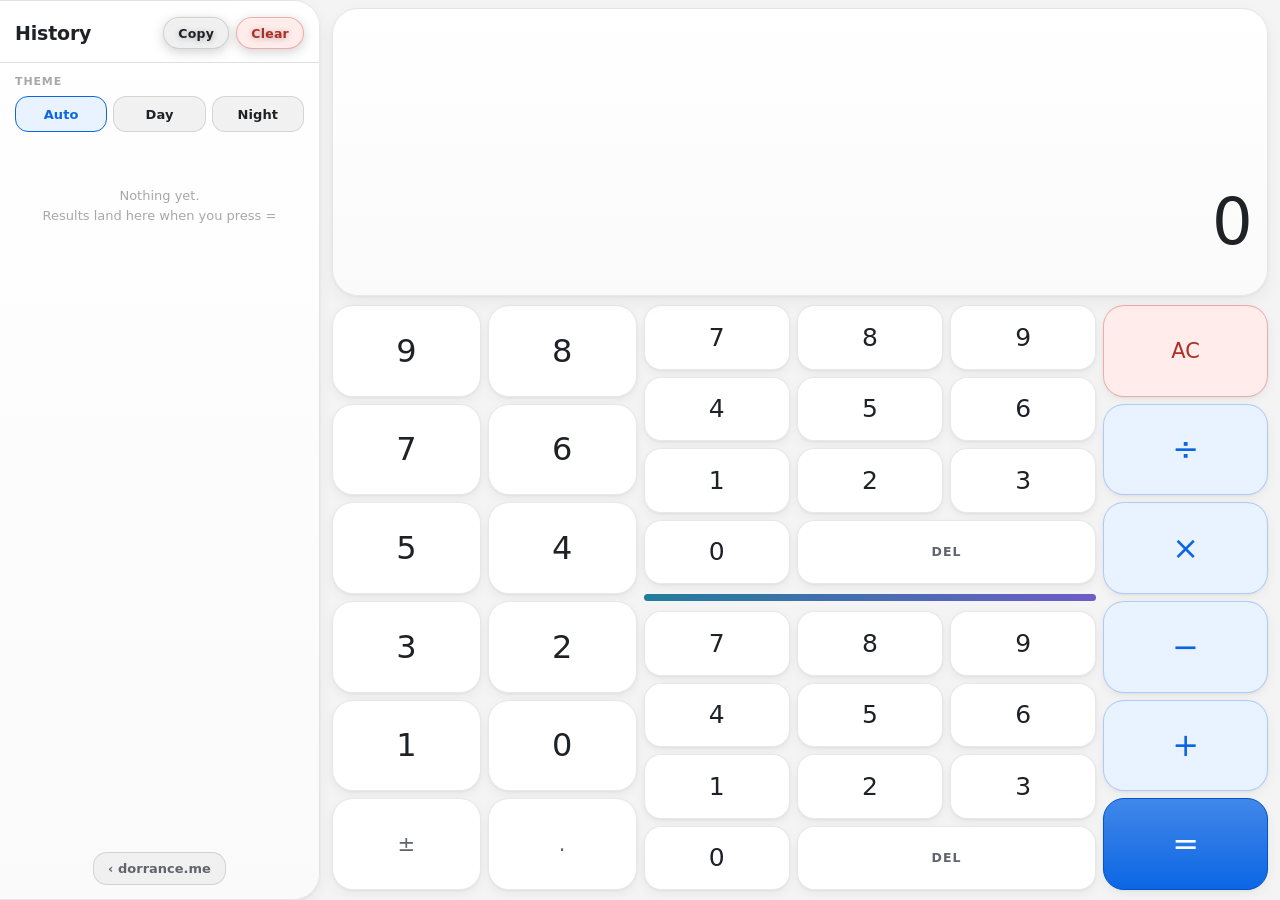
==== calculator/index.html @ bebcd149 "Calculator: menu on the left, and full height as a home screen app The menu button sits at the top l" ====
<!DOCTYPE html>
<html lang="en">
<head>
<meta charset="utf-8">
<title>Calculator</title>
<meta name="viewport" content="width=device-width, initial-scale=1, maximum-scale=1, user-scalable=no, viewport-fit=cover">
<meta name="apple-mobile-web-app-capable" content="yes">
<meta name="mobile-web-app-capable" content="yes">
<meta name="apple-mobile-web-app-status-bar-style" content="black-translucent">
<meta name="apple-mobile-web-app-title" content="Calculator">
<meta name="theme-color" content="#0E0A1E">
<link rel="manifest" href="manifest.json">
<link rel="apple-touch-icon" href="icon-180.png">
<link rel="icon" href="icon-180.png">
<meta name="description" content="Fraction calculator with exact mixed-number math and a history panel. Works offline.">
<style>
  :root{
    --ui:ui-rounded,"SF Pro Rounded",system-ui,-apple-system,"Segoe UI",Roboto,sans-serif;
    --ink:#FFFFFF;
    --dim:rgba(255,255,255,.58);
    --faint:rgba(255,255,255,.34);
    --gap:7px;
  }
  *{box-sizing:border-box;margin:0;padding:0;-webkit-tap-highlight-color:transparent}
  html,body{height:100%;overflow:hidden}
  body{font-family:var(--ui);color:var(--ink);background:#0E0A1E;-webkit-font-smoothing:antialiased}

  /* ---- living backdrop ---- */
  .field{position:fixed;inset:-25%;z-index:0;filter:blur(58px) saturate(150%)}
  .blob{position:absolute;border-radius:50%;mix-blend-mode:screen}
  .b1{width:74vw;height:74vw;background:#6A3CE0;top:2%;left:-12%;animation:d1 26s ease-in-out infinite}
  .b2{width:66vw;height:66vw;background:#1E9BE0;top:32%;right:-16%;animation:d2 31s ease-in-out infinite}
  .b3{width:58vw;height:58vw;background:#E0603C;bottom:2%;left:8%;animation:d3 24s ease-in-out infinite}
  .b4{width:50vw;height:50vw;background:#17B79A;bottom:20%;right:6%;animation:d1 35s ease-in-out infinite reverse}
  @keyframes d1{0%,100%{transform:translate(0,0) scale(1)}50%{transform:translate(14%,10%) scale(1.16)}}
  @keyframes d2{0%,100%{transform:translate(0,0) scale(1.1)}50%{transform:translate(-16%,-9%) scale(.9)}}
  @keyframes d3{0%,100%{transform:translate(0,0) scale(.95)}50%{transform:translate(11%,-13%) scale(1.2)}}
  .veil{position:fixed;inset:0;z-index:1;pointer-events:none;
        background:radial-gradient(120% 80% at 50% 0%,rgba(0,0,0,.18),rgba(0,0,0,.60))}
  @media (prefers-reduced-motion:reduce){.blob{animation:none}}

  /* ---- glass ---- */
  .glass{position:relative;background:rgba(255,255,255,.11);
    -webkit-backdrop-filter:blur(26px) saturate(190%);backdrop-filter:blur(26px) saturate(190%);
    border:.5px solid rgba(255,255,255,.30);
    box-shadow:inset 0 1px 0 rgba(255,255,255,.42),inset 0 -1px 0 rgba(255,255,255,.10),
               0 6px 22px rgba(0,0,0,.22);
    overflow:hidden}
  .glass::before{content:"";position:absolute;inset:0;pointer-events:none;
    background:linear-gradient(160deg,rgba(255,255,255,.32) 0%,rgba(255,255,255,.05) 34%,transparent 60%)}

  /* Pinned to the screen's edges. On the home screen iOS makes the page (and so inset:0) shorter than the screen by
     about the status bar and the home bar, which left a gap under the keypad; there 100vh is the whole screen, so the
     home screen app takes that. In Safari 100vh would go under the toolbar, so the page keeps inset:0. */
  #app{position:fixed;inset:0;z-index:2;
       display:flex;flex-direction:column;
       padding:calc(env(safe-area-inset-top) + 8px) 12px calc(env(safe-area-inset-bottom) + 10px)}

  /* ---- display ---- */
  @media (display-mode:standalone){ #app{bottom:auto;height:100vh} }
  .display{flex:1 0 auto;display:flex;flex-direction:column;justify-content:flex-end;
           padding:16px 16px 15px;border-radius:26px;margin-bottom:9px}
  .expr{font-size:15px;color:var(--dim);text-align:right;min-height:20px;font-variant-numeric:tabular-nums}
  .value{text-align:right;line-height:.95;margin-top:8px;font-size:clamp(42px,14vw,64px);
         font-weight:300;letter-spacing:-.025em;font-variant-numeric:tabular-nums;
         text-shadow:0 1px 14px rgba(0,0,0,.28);word-break:break-word}
  .value.err{font-size:17px;font-weight:500;color:#FFD08A;letter-spacing:0}
  .fr{display:inline-flex;flex-direction:column;align-items:center;font-size:.42em;line-height:1.06;
      vertical-align:.44em;margin-left:.14em;font-weight:500}
  .fr .den{border-top:1.5px solid currentColor;padding-top:1px;margin-top:1px}
  .fr.nlit .top{color:#7FE7F5}
  .fr.dlit .den{color:#C9A8FF}
  .alt{text-align:right;font-size:12px;color:var(--faint);margin-top:11px;min-height:16px;
       font-variant-numeric:tabular-nums}
  .alt b{color:var(--dim);font-weight:500}
  .alt .sep{padding:0 6px;opacity:.45}

  /* ---- hamburger ---- */
  .menu{position:absolute;top:13px;left:13px;width:40px;height:40px;border-radius:14px;
        display:flex;flex-direction:column;align-items:center;justify-content:center;gap:4px;
        cursor:pointer;z-index:3;border:.5px solid rgba(255,255,255,.28)}
  .menu i{display:block;width:16px;height:1.6px;border-radius:1px;background:rgba(255,255,255,.85)}
  .menu:active{transform:scale(.92)}
  .dot{position:absolute;top:9px;right:9px;width:6px;height:6px;border-radius:50%;background:#FFC15E;
       box-shadow:0 0 7px rgba(255,193,94,.9);opacity:0;transition:opacity .2s}
  .dot.on{opacity:1}

  /* ---- keypad ---- */
  .pad{flex:0 1 auto;min-height:0;height:clamp(420px,65vh,610px);display:grid;
       grid-template-columns:1.85fr 2.75fr 1fr;gap:var(--gap)}
  .zone{display:grid;gap:var(--gap);min-height:0}
  .zone.whole{grid-template-columns:1fr 1fr;grid-template-rows:repeat(6,1fr)}
  .zone.ops{grid-template-rows:repeat(6,1fr)}
  .frac{display:flex;flex-direction:column;gap:var(--gap);min-height:0}
  .subpad{flex:1 1 0;display:grid;grid-template-columns:repeat(3,1fr);grid-template-rows:repeat(4,1fr);
          gap:var(--gap);min-height:0}
  .subpad .wide{grid-column:span 2}

  .bar{flex:0 0 auto;height:7px;border-radius:3.5px;margin:3px 0;background:linear-gradient(90deg,#40D0E8,#A878FF);position:relative;
       box-shadow:0 0 14px rgba(255,255,255,.28),inset 0 1px 0 rgba(255,255,255,.9)}

  button{font-family:var(--ui);font-weight:300;color:var(--ink);
         border-radius:21px;border:.5px solid rgba(255,255,255,.26);
         background:rgba(255,255,255,.13);
         -webkit-backdrop-filter:blur(18px) saturate(180%);backdrop-filter:blur(18px) saturate(180%);
         box-shadow:inset 0 1px 0 rgba(255,255,255,.40),0 3px 12px rgba(0,0,0,.18);
         display:flex;align-items:center;justify-content:center;
         cursor:pointer;touch-action:manipulation;user-select:none;min-width:0;min-height:0;
         text-shadow:0 1px 6px rgba(0,0,0,.3);
         transition:transform .08s ease,filter .08s ease}
  button:active{transform:scale(.94);filter:brightness(1.45)}
  button:focus-visible{outline:2px solid #FFC15E;outline-offset:2px}

  .zone.whole button{font-size:clamp(24px,6.6vw,32px)}
  .subpad button{font-size:clamp(19px,5.2vw,25px);border-radius:17px}
  .zone.ops button{font-size:clamp(24px,6.6vw,32px);font-weight:400}

  .zone.ops button{background:rgba(72,146,255,.26);border-color:rgba(150,196,255,.40)}
  .zone.ops button.clear{background:rgba(255,92,92,.28);border-color:rgba(255,160,160,.42);
                         font-size:21px;font-weight:500}
  .zone.ops button.eq{background:linear-gradient(180deg,rgba(255,255,255,.18),transparent) rgba(255,166,48,.42);border-color:rgba(255,206,140,.55);font-weight:500}
  .subpad button.del{font-size:12.5px;letter-spacing:.09em;text-transform:uppercase;font-weight:600;
                     color:rgba(255,255,255,.72)}
  .zone.whole button.sym{font-size:21px;color:rgba(255,255,255,.72)}

  /* ---- history panel ---- */
  .scrim{position:fixed;inset:0;z-index:8;background:rgba(6,3,16,.5);opacity:0;pointer-events:none;
         transition:opacity .26s;-webkit-backdrop-filter:blur(2px);backdrop-filter:blur(2px)}
  .scrim.on{opacity:1;pointer-events:auto}
  .panel{position:fixed;top:0;bottom:0;left:0;z-index:9;width:min(350px,87vw);
         border-radius:0 26px 26px 0;border-left-style:none;
         display:flex;flex-direction:column;
         transform:translateX(-101%);transition:transform .3s cubic-bezier(.3,.9,.25,1)}
  .panel.on{transform:translateX(0)}
  @media (prefers-reduced-motion:reduce){.panel{transition:none}.scrim{transition:none}}

  /* ---- full width at every size; wide and short screens (iPhone Duo: open 669×867 / 951×585, closed sideways 594×368) ---- */
  @media (orientation:portrait){ .pad{height:clamp(420px,72vh,680px)} }
  @media (orientation:landscape) and (min-width:800px){
    .panel{transform:none;width:min(320px,34vw);transition:none}
    .scrim,#menuBtn{display:none}
    #app{margin-left:min(320px,34vw)}
  }
  @media (max-height:500px){
    #app{--gap:5px;padding-top:calc(env(safe-area-inset-top) + 6px);padding-bottom:calc(env(safe-area-inset-bottom) + 6px)}
    .display{flex:0 0 auto;padding:8px 14px 7px;margin-bottom:5px;border-radius:20px}
    .expr{min-height:16px;font-size:13px}
    .value{font-size:34px;margin-top:0}
    .alt{margin-top:2px;min-height:14px}
    .menu{top:9px;left:9px}
    .display{padding-left:62px}
    .pad{flex:1 1 0;height:auto}
    .zone.whole button,.zone.ops button{font-size:24px}
    .subpad button{font-size:19px}
  }
  .phead{flex:0 0 auto;display:flex;align-items:center;gap:7px;
         padding:calc(env(safe-area-inset-top) + 16px) 15px 13px;
         border-bottom:.5px solid rgba(255,255,255,.16)}
  .ptitle{flex:1;font-size:19px;font-weight:600;letter-spacing:-.01em}
  .pill{flex:0 0 auto;height:32px;padding:0 14px;border-radius:16px;font-size:12.5px;font-weight:600;
        letter-spacing:.02em;background:rgba(255,255,255,.16);border:.5px solid rgba(255,255,255,.3)}
  .pill.danger{background:rgba(255,92,92,.26);border-color:rgba(255,160,160,.4)}
  .rows{flex:1 1 auto;overflow-y:auto;-webkit-overflow-scrolling:touch;
        padding:10px 12px 10px}
  .row{width:100%;display:block;text-align:right;padding:12px 14px;margin-bottom:8px;
       border-radius:17px;background:rgba(255,255,255,.09);border:.5px solid rgba(255,255,255,.17);
       box-shadow:none;font-weight:300}
  .row:active{transform:scale(.98);filter:brightness(1.3)}
  .rexpr{font-size:12.5px;color:var(--faint);font-variant-numeric:tabular-nums;margin-bottom:3px}
  .rres{font-size:27px;line-height:1.05;font-variant-numeric:tabular-nums}
  .rres .fr{font-size:.44em;vertical-align:.42em}
  .empty{padding:40px 22px;text-align:center;font-size:13px;color:var(--faint);line-height:1.55}

  .toast{position:fixed;left:50%;bottom:calc(env(safe-area-inset-bottom) + 26px);z-index:20;
         transform:translate(-50%,14px);opacity:0;pointer-events:none;
         padding:11px 20px;border-radius:20px;font-size:13px;font-weight:500;
         background:rgba(20,14,42,.82);border:.5px solid rgba(255,255,255,.26);
         -webkit-backdrop-filter:blur(20px);backdrop-filter:blur(20px);
         transition:opacity .22s,transform .22s}
  .toast.on{opacity:1;transform:translate(-50%,0)}
  .toast.tap{pointer-events:auto;cursor:pointer}

  .pfoot{flex:0 0 auto;display:flex;justify-content:center;padding:8px 15px calc(env(safe-area-inset-bottom) + 14px)}
  .pfoot a{color:var(--dim);text-decoration:none;font-size:13px;font-weight:600;padding:8px 14px;border-radius:14px;
           border:.5px solid rgba(255,255,255,.18);background:rgba(255,255,255,.06)}
  body[data-theme="day"] .pfoot a{border-color:rgba(0,0,0,.12);background:rgba(0,0,0,.04)}

  /* ---- theme picker ---- */
  .ptheme{flex:0 0 auto;padding:12px 15px 4px}
  .plabel{font-size:11px;font-weight:600;letter-spacing:.08em;text-transform:uppercase;
          color:var(--faint);margin-bottom:8px}
  [hidden]{display:none!important}
  .seg{display:grid;grid-auto-flow:column;grid-auto-columns:1fr;gap:6px}
  .seg button{height:36px;border-radius:13px;font-size:13px;font-weight:600;letter-spacing:.01em;
              background:rgba(255,255,255,.09);border:.5px solid rgba(255,255,255,.18);
              box-shadow:none;text-shadow:none;backdrop-filter:none;-webkit-backdrop-filter:none}
  .seg button.sel{background:rgba(255,255,255,.24);border-color:rgba(255,255,255,.5)}

  /* ============ NIGHT (OLED blackout) ============ */
  body[data-theme="night"]{background:#141517;--ink:#E6E7E9;--dim:#A0A3A9;--faint:rgba(230,231,233,.38)}
  body[data-theme="night"] .field,
  body[data-theme="night"] .veil{display:none}
  body[data-theme="night"] .glass{background:#1F2023;
    border-color:rgba(255,255,255,.09);
    box-shadow:inset 0 1px 0 rgba(255,255,255,.08),0 6px 22px rgba(0,0,0,.55)}
  body[data-theme="night"] .glass::before{background:none}
  body[data-theme="night"] .value{text-shadow:none}
  body[data-theme="night"] .value.err{color:#FEA362}
  body[data-theme="night"] .fr.nlit .top{color:#6CC3E0}
  body[data-theme="night"] .fr.dlit .den{color:#B8ACF6}
  body[data-theme="night"] .pad button{background:#1F2023;border-color:rgba(255,255,255,.09);
    box-shadow:inset 0 1px 0 rgba(255,255,255,.06);text-shadow:none;
    backdrop-filter:none;-webkit-backdrop-filter:none}
  body[data-theme="night"] .zone.ops button{background:#1C2B41;
    border-color:rgba(87,157,255,.45);color:#85B8FF}
  body[data-theme="night"] .zone.ops button.clear{background:rgba(248,113,104,.16);
    border-color:rgba(248,113,104,.45);color:#FD9891}
  body[data-theme="night"] .zone.ops button.eq{background:linear-gradient(180deg,rgba(255,255,255,.22),transparent) #579DFF;border-color:#85B8FF;color:#141517}
  body[data-theme="night"] .bar{background:linear-gradient(90deg,#6CC3E0,#B8ACF6);box-shadow:none}
  body[data-theme="night"] .pill.danger{background:rgba(248,113,104,.16);border-color:rgba(248,113,104,.45);color:#FD9891}
  body[data-theme="night"] .toast{background:rgba(30,31,34,.97)}
  body[data-theme="night"] .seg button.sel{background:#1C2B41;
    border-color:#579DFF;color:#85B8FF}

  /* ============ DAY (light) ============ */
  body[data-theme="day"]{background:#F4F4F5;
    --ink:#1E2126;--dim:#60646C;--faint:rgba(0,0,0,.34)}
  body[data-theme="day"] .field,
  body[data-theme="day"] .veil{display:none}
  body[data-theme="day"] .glass{background:linear-gradient(180deg,#fff,#FAFAFA);
    border-color:rgba(0,0,0,.09);
    box-shadow:inset 0 1px 0 rgba(255,255,255,.9),0 1px 3px rgba(0,0,0,.06),0 6px 16px rgba(0,0,0,.05)}
  body[data-theme="day"] .glass::before{background:none}
  body[data-theme="day"] .value{text-shadow:none}
  body[data-theme="day"] .value.err{color:#C25100}
  body[data-theme="day"] .menu i{background:rgba(0,0,0,.7)}
  body[data-theme="day"] .menu{border-color:rgba(0,0,0,.14)}
  body[data-theme="day"] .fr.nlit .top{color:#227D9B}
  body[data-theme="day"] .fr.dlit .den{color:#6E5DC6}
  body[data-theme="day"] .pad button{background:#FFFFFF;border-color:rgba(0,0,0,.09);
    box-shadow:0 1px 3px rgba(0,0,0,.06),0 4px 12px rgba(0,0,0,.05);text-shadow:none;
    backdrop-filter:none;-webkit-backdrop-filter:none}
  body[data-theme="day"] .bar{background:linear-gradient(90deg,#227D9B,#6E5DC6);box-shadow:none}
  body[data-theme="day"] .subpad button.del,
  body[data-theme="day"] .zone.whole button.sym{color:#60646C}
  body[data-theme="day"] .zone.ops button{background:#E9F2FF;
    border-color:rgba(12,102,228,.28);color:#0C66E4}
  body[data-theme="day"] .zone.ops button.clear{background:#FFECEB;
    border-color:rgba(201,55,44,.35);color:#AE2E24}
  body[data-theme="day"] .zone.ops button.eq{background:linear-gradient(180deg,rgba(255,255,255,.22),transparent) #0C66E4;border-color:#0055CC;color:#fff}
  body[data-theme="day"] .scrim{background:rgba(0,0,0,.28)}
  body[data-theme="day"] .row{background:rgba(0,0,0,.045);border-color:rgba(0,0,0,.10)}
  body[data-theme="day"] .pill{background:rgba(0,0,0,.06);border-color:rgba(0,0,0,.14)}
  body[data-theme="day"] .pill.danger{background:#FFECEB;border-color:rgba(201,55,44,.35);color:#AE2E24}
  body[data-theme="day"] .phead{border-bottom-color:rgba(0,0,0,.12)}
  body[data-theme="day"] .toast{background:rgba(255,255,255,.97);color:#1E2126;border-color:rgba(0,0,0,.12)}
  body[data-theme="day"] .seg button{background:rgba(0,0,0,.05);border-color:rgba(0,0,0,.12)}
  body[data-theme="day"] .seg button.sel{background:#E9F2FF;border-color:#0C66E4;color:#0C66E4}
</style>
</head>
<body>
<script>
var t="auto";
try{
  t=localStorage.getItem("theme")||localStorage.getItem("calculator.theme")||"auto";
  t={day:"light",night:"dark"}[t]||t;
}catch(e){}
if(t==="auto") t=matchMedia("(prefers-color-scheme: dark)").matches?"dark":"light";
if(t==="light") document.body.dataset.theme="day";
if(t==="dark") document.body.dataset.theme="night";
</script>

<div class="field">
  <div class="blob b1"></div><div class="blob b2"></div>
  <div class="blob b3"></div><div class="blob b4"></div>
</div>
<div class="veil"></div>

<div class="scrim" id="scrim"></div>

<aside class="panel glass" id="panel" aria-label="History">
  <div class="phead">
    <div class="ptitle">History</div>
    <button class="pill" id="copyBtn">Copy</button>
    <button class="pill danger" id="wipeBtn">Clear</button>
  </div>
  <div class="ptheme">
    <div class="plabel" id="themeLabel" data-theme-label>Theme</div>
    <div class="seg" id="themeSeg" role="group" aria-label="Theme">
      <button data-t="auto">Auto</button>
      <button data-t="day">Day</button>
      <button data-t="night">Night</button>
      <button data-t="aurora" hidden>Aurora</button>
    </div>
  </div>
  <div class="rows" id="rows"></div>
  <div class="pfoot"><a href="../">&lsaquo; dorrance.me</a></div>
</aside>

<div id="app">

  <div class="display glass">
    <button class="menu glass" id="menuBtn" aria-label="History" aria-expanded="false">
      <i></i><i></i><i></i><span class="dot" id="dot"></span>
    </button>
    <div class="expr" id="expr"></div>
    <div class="value" id="value">0</div>
    <div class="alt" id="alt"></div>
  </div>

  <div class="pad">

    <div class="zone whole" aria-label="Whole number">
      <button data-k="w9">9</button><button data-k="w8">8</button>
      <button data-k="w7">7</button><button data-k="w6">6</button>
      <button data-k="w5">5</button><button data-k="w4">4</button>
      <button data-k="w3">3</button><button data-k="w2">2</button>
      <button data-k="w1">1</button><button data-k="w0">0</button>
      <button class="sym" data-k="neg" aria-label="Positive or negative">&plusmn;</button>
      <button class="sym" data-k="wdot" aria-label="Decimal point">.</button>
    </div>

    <div class="frac">
      <div class="subpad num" aria-label="Numerator">
        <button data-k="n7">7</button><button data-k="n8">8</button><button data-k="n9">9</button>
        <button data-k="n4">4</button><button data-k="n5">5</button><button data-k="n6">6</button>
        <button data-k="n1">1</button><button data-k="n2">2</button><button data-k="n3">3</button>
        <button data-k="n0">0</button><button class="wide del" data-k="ndel">del</button>
      </div>

      <div class="bar"></div>

      <div class="subpad den" aria-label="Denominator">
        <button data-k="d7">7</button><button data-k="d8">8</button><button data-k="d9">9</button>
        <button data-k="d4">4</button><button data-k="d5">5</button><button data-k="d6">6</button>
        <button data-k="d1">1</button><button data-k="d2">2</button><button data-k="d3">3</button>
        <button data-k="d0">0</button><button class="wide del" data-k="ddel">del</button>
      </div>
    </div>

    <div class="zone ops">
      <button class="clear" data-k="clear" id="clearKey">AC</button>
      <button data-k="&divide;">&divide;</button>
      <button data-k="&times;">&times;</button>
      <button data-k="&minus;">&minus;</button>
      <button data-k="+">+</button>
      <button class="eq" data-k="=">=</button>
    </div>

  </div>
</div>

<div class="toast" id="toast"></div>

<script>
(function(){
  "use strict";

  /* ================= exact rational arithmetic ================= */
  /* The work is in BigInt, so nothing rounds on the way. A result too big for an exact number is BIG. */
  var Z=BigInt(0), ONE=BigInt(1), BIG={big:true};
  function B(x){return BigInt(x);}
  function gcd(a,b){if(a<Z)a=-a;if(b<Z)b=-b;while(b){var t=b;b=a%b;a=t;}return a;}
  function F(n,d){
    n=B(n); d=B(d); if(d===Z) return null; if(d<Z){n=-n;d=-d;}
    var g=gcd(n,d)||ONE, N=Number(n/g), D=Number(d/g);
    return Number.isSafeInteger(N)&&Number.isSafeInteger(D)?{n:N,d:D}:BIG;
  }
  function add(a,b){return F(B(a.n)*B(b.d)+B(b.n)*B(a.d),B(a.d)*B(b.d));}
  function sub(a,b){return F(B(a.n)*B(b.d)-B(b.n)*B(a.d),B(a.d)*B(b.d));}
  function mul(a,b){return F(B(a.n)*B(b.n),B(a.d)*B(b.d));}
  function dvd(a,b){return b.n===0?null:F(B(a.n)*B(b.d),B(a.d)*B(b.n));}
  function apply(o,a,b){return o==="+"?add(a,b):o==="\u2212"?sub(a,b):o==="\u00d7"?mul(a,b):dvd(a,b);}
  function isPow2(d){return (d&(d-1))===0;}

  /* Standard order: × and ÷ before + and −. A chain is terms [{v, op}], each value with the operator after it;
     the last op is not used. The answer is a fraction, null (divide by zero) or BIG. */
  function mulOp(o){return o==="\u00d7"||o==="\u00f7";}
  function evalTerms(list){
    var total=null, addOp="+", run=list[0].v;
    for(var i=1;i<list.length;i++){
      var o=list[i-1].op;
      if(mulOp(o)){ run=apply(o,run,list[i].v); if(!run||run===BIG) return run; }
      else { total=total===null?run:apply(addOp,total,run); if(total===BIG) return BIG; addOp=o; run=list[i].v; }
    }
    return total===null?run:apply(addOp,total,run);
  }
  // What the display shows while a chain is open: all of it after + or −; after × or ÷ only the run of × and ÷
  // at the end, since a later × or ÷ still belongs to it.
  function shown(list){
    var last=list.length-1, start=0;
    if(mulOp(list[last].op)) for(var i=last-1;i>=0;i--) if(!mulOp(list[i].op)){ start=i+1; break; }
    return evalTerms(list.slice(start));
  }

  /* ================= state ================= */
  var cur={w:"",n:"",d:"",neg:false};
  var acc=null, terms=[], justEq=false, err=null;   // acc: the value on show when nothing is being typed
  var parts=[];
  var hist=[];

  /* history is stored on this device only, under this web address */
  try{
    var raw=localStorage.getItem("calculator.hist");
    if(raw) hist=JSON.parse(raw)||[];
  }catch(e){ hist=[]; }
  function save(){ try{ localStorage.setItem("calculator.hist",JSON.stringify(hist)); }catch(e){} }

  var exprEl=document.getElementById("expr"),
      valEl=document.getElementById("value"),
      altEl=document.getElementById("alt"),
      clearKey=document.getElementById("clearKey"),
      rowsEl=document.getElementById("rows"),
      panel=document.getElementById("panel"),
      scrim=document.getElementById("scrim"),
      menuBtn=document.getElementById("menuBtn"),
      dot=document.getElementById("dot"),
      toastEl=document.getElementById("toast");

  function blank(){return cur.w===""&&cur.n===""&&cur.d===""&&!cur.neg;}
  function reset(){cur={w:"",n:"",d:"",neg:false};}

  function curFrac(){
    var n=cur.n===""?0:parseInt(cur.n,10);
    var d=cur.d===""?1:parseInt(cur.d,10);
    if(d===0) return null;
    var wf;
    if(cur.w.indexOf(".")>-1){
      var f2=cur.w.split(".")[1]||"", p=Math.pow(10,f2.length);
      wf=F(Math.round(parseFloat(cur.w)*p),p);
    } else wf=F(cur.w===""?0:parseInt(cur.w,10),1);
    var f=add(wf,F(n,d));
    if(cur.neg) f={n:-f.n,d:f.d};
    return f;
  }

  /* ================= formatting ================= */
  function frGlyph(n,d,cls){
    return '<span class="fr '+(cls||"")+'"><span class="top">'+n+'</span><span class="den">'+d+'</span></span>';
  }
  function mixedHTML(f){
    var s=f.n<0?"\u2212":"", n=Math.abs(f.n), w=Math.floor(n/f.d), r=n-w*f.d;
    if(r===0) return s+w;
    if(w===0) return s+frGlyph(r,f.d);
    return s+w+frGlyph(r,f.d);
  }
  function mixedText(f){
    var s=f.n<0?"\u2212":"", n=Math.abs(f.n), w=Math.floor(n/f.d), r=n-w*f.d;
    if(r===0) return s+w;
    if(w===0) return s+r+"/"+f.d;
    return s+w+" "+r+"/"+f.d;
  }
  function entryHTML(){
    var out=cur.neg?"\u2212":"";
    if(cur.w!=="") out+=cur.w;
    if(cur.n!==""||cur.d!==""){
      out+=frGlyph(cur.n===""?"\u00b7":cur.n, cur.d===""?"\u00b7":cur.d,
                   (cur.n===""?"":"nlit")+" "+(cur.d===""?"":"dlit"));
    }
    return out===""?"0":out;
  }

  /* ================= toast ================= */
  var toastT;
  function toast(msg){
    toastEl.textContent=msg; toastEl.classList.add("on"); toastEl.classList.remove("tap"); toastEl.onclick=null;
    clearTimeout(toastT); toastT=setTimeout(function(){toastEl.classList.remove("on");},1900);
  }

  /* ================= history ================= */
  function pushHist(expr,res){
    hist.unshift({expr:expr,res:res});
    if(hist.length>200) hist.pop();
    save(); paintHist();
    if(!panel.classList.contains("on")) dot.classList.add("on");
  }

  function paintHist(){
    if(!hist.length){
      rowsEl.innerHTML='<div class="empty">Nothing yet.<br>Results land here when you press&nbsp;=</div>';
      return;
    }
    var html="";
    for(var i=0;i<hist.length;i++){
      html+='<button class="row" data-i="'+i+'">'+
              '<div class="rexpr">'+hist[i].expr+'</div>'+
              '<div class="rres">'+mixedHTML(hist[i].res)+'</div>'+
            '</button>';
    }
    rowsEl.innerHTML=html;
  }

  function histText(){
    var lines=["Fraction calculations",""];
    for(var i=hist.length-1;i>=0;i--) lines.push(hist[i].expr+" = "+mixedText(hist[i].res));
    return lines.join("\n");
  }

  function legacyCopy(text){
    var ta=document.createElement("textarea");
    ta.value=text; ta.setAttribute("readonly","");
    ta.style.cssText="position:fixed;top:0;left:0;opacity:0;";
    document.body.appendChild(ta);
    ta.select(); ta.setSelectionRange(0,text.length);
    var ok=false;
    try{ ok=document.execCommand("copy"); }catch(e){ ok=false; }
    document.body.removeChild(ta);
    return ok;
  }

  function copyHist(){
    if(!hist.length){ toast("Nothing to copy yet"); return; }
    var text=histText(), n=hist.length;
    if(navigator.clipboard && window.isSecureContext){
      navigator.clipboard.writeText(text).then(
        function(){ toast("Copied \u2014 "+n+" calculations"); },
        function(){ toast(legacyCopy(text)?"Copied \u2014 "+n+" calculations":"Couldn't reach the clipboard"); });
    } else {
      toast(legacyCopy(text)?"Copied \u2014 "+n+" calculations":"Couldn't reach the clipboard");
    }
  }

  function openPanel(){ panel.classList.add("on"); scrim.classList.add("on");
                        menuBtn.setAttribute("aria-expanded","true"); dot.classList.remove("on"); }
  function closePanel(){ panel.classList.remove("on"); scrim.classList.remove("on");
                         menuBtn.setAttribute("aria-expanded","false"); }

  menuBtn.addEventListener("click",function(){
    panel.classList.contains("on")?closePanel():openPanel();
  });
  scrim.addEventListener("click",closePanel);
  document.getElementById("copyBtn").addEventListener("click",copyHist);
  document.getElementById("wipeBtn").addEventListener("click",function(){
    if(!hist.length){ toast("History is already empty"); return; }
    hist=[]; save(); paintHist(); toast("History cleared");
  });
  rowsEl.addEventListener("click",function(e){
    var row=e.target.closest?e.target.closest(".row"):null;
    if(!row) return;
    var h=hist[+row.dataset.i];
    acc=h.res; terms=[]; parts=[]; reset(); justEq=true; err=null;
    closePanel(); render();
  });
  document.addEventListener("keydown",function(e){ if(e.key==="Escape") closePanel(); });

  /* ================= themes ================= */
  var themeSeg=document.getElementById("themeSeg");
  var themeMeta=document.querySelector('meta[name="theme-color"]');
  var THEME_BG={day:"#F4F4F5",night:"#141517",aurora:"#0E0A1E"};

  var darkMQ=matchMedia("(prefers-color-scheme: dark)");
  var themePref="auto";
  /* one theme setting is shared by every app on this site: auto | light | dark | aurora */
  var TO_SHARED={day:"light",night:"dark"}, FROM_SHARED={light:"day",dark:"night"};
  try{
    themePref=localStorage.getItem("theme")||localStorage.getItem("calculator.theme")||"auto";
    themePref=FROM_SHARED[themePref]||themePref;
    localStorage.removeItem("calculator.theme");
  }catch(e){}

  // t = auto | day | night | aurora; Auto follows the device's light/dark setting.
  // Aurora is secret: the picker shows Auto, Day and Night. Five taps on the "Theme" label
  // within 2 seconds turn Aurora on, and its button shows, selected, until another theme is picked.
  function setTheme(t){
    themePref=t;
    var mode=t==="auto"?(darkMQ.matches?"night":"day"):t;
    if(mode==="aurora") delete document.body.dataset.theme;
    else document.body.dataset.theme=mode;
    if(themeMeta) themeMeta.setAttribute("content",THEME_BG[mode]||THEME_BG.aurora);
    themeSeg.querySelectorAll("button").forEach(function(b){
      b.classList.toggle("sel",b.dataset.t===t);
      if(b.dataset.t==="aurora") b.hidden=t!=="aurora";
    });
    try{ localStorage.setItem("theme",TO_SHARED[t]||t); }catch(e){}
  }
  window.addEventListener("storage",function(e){
    if(e.key==="theme"&&e.newValue) setTheme(FROM_SHARED[e.newValue]||e.newValue);
  });
  darkMQ.addEventListener("change",function(){ if(themePref==="auto") setTheme("auto"); });
  themeSeg.addEventListener("click",function(e){
    var b=e.target.closest?e.target.closest("button"):null;
    if(b) setTheme(b.dataset.t);
  });
  var taps=[];
  document.getElementById("themeLabel").addEventListener("click",function(){
    var now=Date.now();
    taps=taps.filter(function(x){return now-x<2000;}).concat(now);
    if(taps.length<5) return;
    taps=[]; setTheme("aurora"); toast("Aurora");
  });
  setTheme(themePref);

  /* ================= render ================= */
  function render(){
    clearKey.textContent=(blank()&&acc===null)?"AC":"C";

    if(err){
      exprEl.textContent="";
      valEl.className="value err"; valEl.textContent=err;
      altEl.innerHTML=""; return;
    }

    exprEl.textContent=parts.join(" ");

    var live;
    if(!blank()){ live=curFrac(); valEl.innerHTML=entryHTML(); }
    else { live=acc; valEl.innerHTML = acc!==null ? mixedHTML(acc) : "0"; }
    valEl.className="value";

    if(!live){ altEl.innerHTML=""; return; }
    var dec=live.n/live.d;
    var bits=['<b>'+live.n+"/"+live.d+'</b>',
              dec.toFixed(4).replace(/0+$/,"").replace(/\.$/,"")];
    var near=F(Math.round(dec*16),16);
    if((!isPow2(live.d)||live.d>64)&&near!==BIG){
      bits.push('\u2248 '+mixedText(near)+' to 1/16');
    }
    altEl.innerHTML=bits.join('<span class="sep">\u00b7</span>');
  }

  /* ================= input ================= */
  function press(k){
    if(err && k!=="clear") err=null;

    if(k==="clear"){
      if(!blank()) reset(); else { acc=null; terms=[]; parts=[]; }
      err=null; justEq=false; render(); return;
    }
    if(k==="wdel"){ cur.w=cur.w.slice(0,-1); render(); return; }
    if(k==="ndel"){ cur.n=cur.n.slice(0,-1); render(); return; }
    if(k==="ddel"){ cur.d=cur.d.slice(0,-1); render(); return; }
    if(k==="neg"){ cur.neg=!cur.neg; render(); return; }

    if(k==="="){
      var v = blank() ? (acc||F(0,1)) : curFrac();
      if(!v){ err="A denominator can't be zero."; reset(); render(); return; }
      var full=parts.concat([blank() ? (acc?mixedText(acc):"0") : mixedText(v)]);
      var r = terms.length ? evalTerms(terms.concat([{v:v,op:null}])) : v;
      if(!r||r===BIG){ err=r?"Too big to show exactly.":"Can't divide by zero."; reset(); terms=[]; parts=[]; render(); return; }
      if(parts.length) pushHist(full.join(" "),r);
      acc=r; terms=[]; parts=[]; reset(); justEq=true; render(); return;
    }

    if("+\u2212\u00d7\u00f7".indexOf(k)>-1){
      if(blank()){
        if(terms.length){ terms[terms.length-1].op=k; parts[parts.length-1]=k; }   // a change of operator
        else if(acc!==null){ terms=[{v:acc,op:k}]; parts=[mixedText(acc),k]; }       // go on from the answer
        else { justEq=false; render(); return; }
      } else {
        var val=curFrac();
        if(!val){ err="A denominator can't be zero."; reset(); render(); return; }
        parts.push(mixedText(val)); parts.push(k);
        terms.push({v:val,op:k}); reset();
      }
      var res=shown(terms);
      if(!res||res===BIG){ err=res?"Too big to show exactly.":"Can't divide by zero."; reset(); terms=[]; parts=[]; render(); return; }
      acc=res;
      justEq=false; render(); return;
    }

    if(justEq){ acc=null; terms=[]; parts=[]; reset(); justEq=false; }

    var field=k.charAt(0), ch=k.slice(1);
    if(field==="w"){
      if(ch==="dot"){ if(cur.w.indexOf(".")<0) cur.w=(cur.w===""?"0.":cur.w+"."); }
      else if(cur.w.replace(".","").length<7){ cur.w=(cur.w==="0"?"":cur.w)+ch; }
    } else if(field==="n"){
      if(cur.n.length<4) cur.n=(cur.n==="0"?"":cur.n)+ch;
    } else if(field==="d"){
      if(cur.d.length<4) cur.d=(cur.d==="0"?"":cur.d)+ch;
    }
    render();
  }

  document.querySelectorAll(".pad button").forEach(function(b){
    b.addEventListener("click",function(){ press(b.dataset.k); });
  });

  /* keyboard: digits fill the whole number; space moves to the numerator,
     "/" to the denominator (type "1 3/4"); + - * for operators, ":" or "?" to divide;
     Enter = equals, Backspace deletes, Escape clears */
  var kf="w";
  document.addEventListener("keydown",function(e){
    if(e.metaKey||e.ctrlKey||e.altKey) return;
    var tag=(e.target.tagName||"").toLowerCase();
    if(tag==="input"||tag==="textarea") return;
    var k=e.key, h=true;
    if(k>="0"&&k<="9"){ press(kf+k); }
    else if(k==="."){ if(kf==="w") press("wdot"); }
    else if(k===" "){ if(!blank()||justEq) kf="n"; }
    else if(k==="/"){
      if(kf==="w"&&cur.n===""&&cur.w.indexOf(".")<0){ cur.n=cur.w; cur.w=""; }
      kf="d"; render();
    }
    else if(k==="+"){ press("+"); kf="w"; }
    else if(k==="-"){ press("\u2212"); kf="w"; }
    else if(k==="*"||k==="x"||k==="X"){ press("\u00d7"); kf="w"; }
    else if(k===":"||k==="?"){ press("\u00f7"); kf="w"; }
    else if(k==="Enter"||k==="="){ press("="); kf="w"; }
    else if(k==="Backspace"){
      if(kf==="d"&&cur.d==="") kf="n";
      if(kf==="n"&&cur.n==="") kf="w";
      press(kf+"del");
    }
    else if(k==="Escape"){ if(panel.classList.contains("on")) closePanel(); else press("clear"); kf="w"; }
    else if(k==="n"||k==="N"){ press("neg"); }
    else h=false;
    if(h) e.preventDefault();
  });
  var _press=press;
  press=function(k){ if(k==="clear"||k==="=") kf="w"; _press(k); };

  paintHist();
  render();

  /* keeps it working with no signal; after an update, offer a reload (not on the first install) */
  if("serviceWorker" in navigator){
    var ctl=navigator.serviceWorker.controller;
    if(ctl&&ctl.scriptURL===new URL("sw.js",location).href)
      navigator.serviceWorker.addEventListener("controllerchange",function(){
        toast("Updated · Tap to reload"); clearTimeout(toastT);
        toastEl.classList.add("tap"); toastEl.onclick=function(){location.reload()};
      },{once:true});
    window.addEventListener("load",function(){
      navigator.serviceWorker.register("sw.js").catch(function(){});
    });
  }
})();
</script>
</body>
</html>
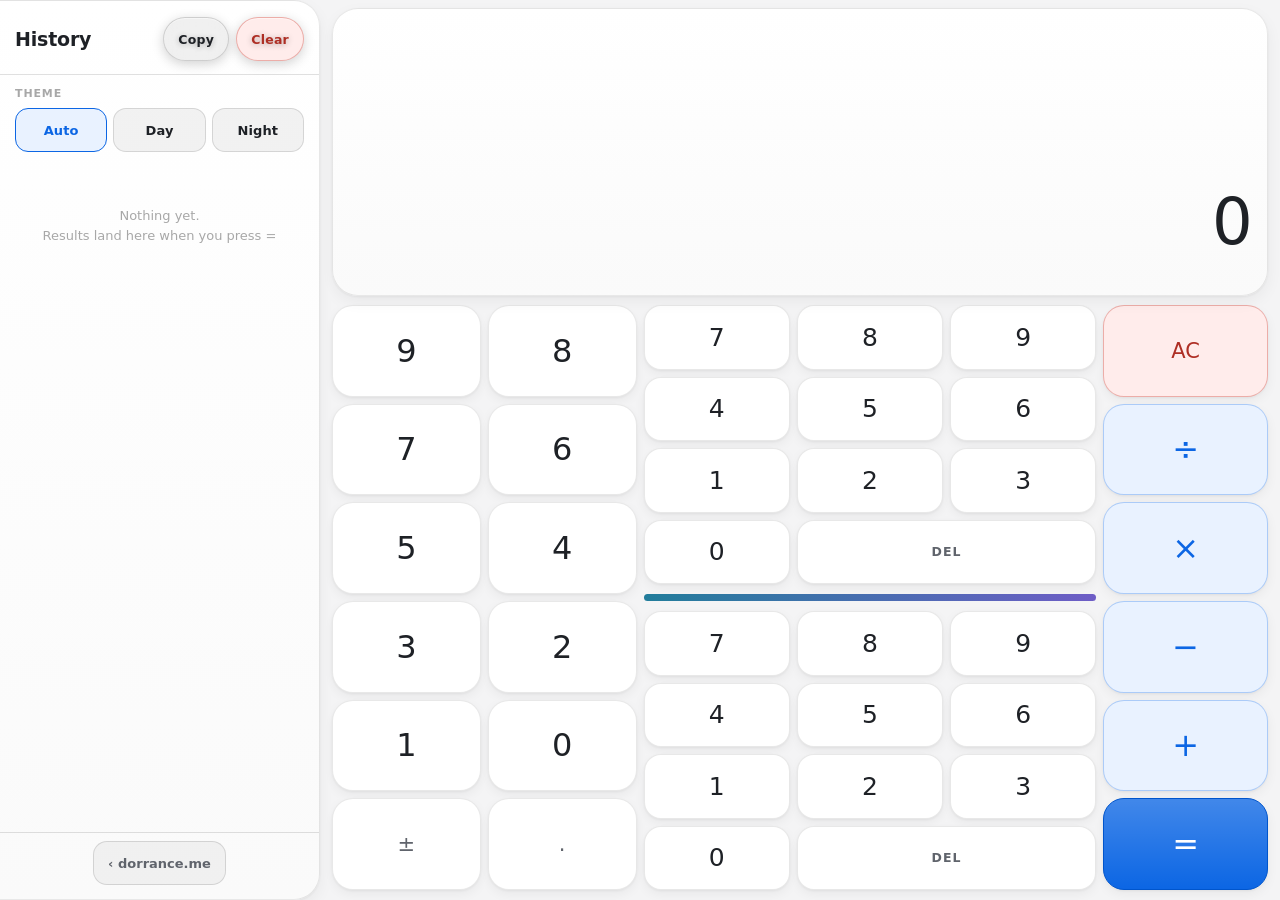
==== commit 7a347cf0: "Calculator, home: faster refresh, 44px targets, lazy history, theme colours Home: background refresh" ====
--- a/calculator/index.html
+++ b/calculator/index.html
@@ -3,12 +3,13 @@
 <head>
 <meta charset="utf-8">
 <title>Calculator</title>
-<meta name="viewport" content="width=device-width, initial-scale=1, maximum-scale=1, user-scalable=no, viewport-fit=cover">
+<meta name="viewport" content="width=device-width, initial-scale=1, viewport-fit=cover">
 <meta name="apple-mobile-web-app-capable" content="yes">
 <meta name="mobile-web-app-capable" content="yes">
-<meta name="apple-mobile-web-app-status-bar-style" content="black-translucent">
+<meta name="apple-mobile-web-app-status-bar-style" content="default">
 <meta name="apple-mobile-web-app-title" content="Calculator">
-<meta name="theme-color" content="#0E0A1E">
+<meta name="theme-color" content="#F4F4F5" media="(prefers-color-scheme: light)">
+<meta name="theme-color" content="#141517" media="(prefers-color-scheme: dark)">
 <link rel="manifest" href="manifest.json">
 <link rel="apple-touch-icon" href="icon-180.png">
 <link rel="icon" href="icon-180.png">
@@ -57,14 +58,20 @@
        padding:calc(env(safe-area-inset-top) + 8px) 12px calc(env(safe-area-inset-bottom) + 10px)}
 
   /* ---- display ---- */
-  @media (display-mode:standalone){ #app{bottom:auto;height:100vh} }
+  /* iOS 26 home screen apps (WebKit bug 301108): a page shorter than the screen gets a viewport that stops short by
+     the status bar, and nothing shows under it. A page at least the screen's height gets the whole screen. */
+  @media (display-mode:standalone){
+    html{height:auto;min-height:min(100lvh,calc(100% + env(safe-area-inset-top)))}
+    body{height:auto;min-height:100%}
+    #app{bottom:auto;height:100vh;padding-top:calc(env(safe-area-inset-top) + 20px)}   /* below the haze iOS 26.1 puts behind the status bar */
+  }
   .display{flex:1 0 auto;display:flex;flex-direction:column;justify-content:flex-end;
            padding:16px 16px 15px;border-radius:26px;margin-bottom:9px}
   .expr{font-size:15px;color:var(--dim);text-align:right;min-height:20px;font-variant-numeric:tabular-nums}
   .value{text-align:right;line-height:.95;margin-top:8px;font-size:clamp(42px,14vw,64px);
          font-weight:300;letter-spacing:-.025em;font-variant-numeric:tabular-nums;
-         text-shadow:0 1px 14px rgba(0,0,0,.28);word-break:break-word}
-  .value.err{font-size:17px;font-weight:500;color:#FFD08A;letter-spacing:0}
+         text-shadow:0 1px 14px rgba(0,0,0,.28);white-space:nowrap}
+  .value.err{font-size:17px;font-weight:500;color:#FFD08A;letter-spacing:0;white-space:normal;word-break:break-word}
   .fr{display:inline-flex;flex-direction:column;align-items:center;font-size:.42em;line-height:1.06;
       vertical-align:.44em;margin-left:.14em;font-weight:500}
   .fr .den{border-top:1.5px solid currentColor;padding-top:1px;margin-top:1px}
@@ -76,7 +83,7 @@
   .alt .sep{padding:0 6px;opacity:.45}
 
   /* ---- hamburger ---- */
-  .menu{position:absolute;top:13px;left:13px;width:40px;height:40px;border-radius:14px;
+  .menu{position:absolute;top:13px;left:13px;width:44px;height:44px;border-radius:14px;
         display:flex;flex-direction:column;align-items:center;justify-content:center;gap:4px;
         cursor:pointer;z-index:3;border:.5px solid rgba(255,255,255,.28)}
   .menu i{display:block;width:16px;height:1.6px;border-radius:1px;background:rgba(255,255,255,.85)}
@@ -130,17 +137,19 @@
   .panel{position:fixed;top:0;bottom:0;left:0;z-index:9;width:min(350px,87vw);
          border-radius:0 26px 26px 0;border-left-style:none;
          display:flex;flex-direction:column;
-         transform:translateX(-101%);transition:transform .3s cubic-bezier(.3,.9,.25,1)}
-  .panel.on{transform:translateX(0)}
+         transform:translateX(-101%);visibility:hidden;transition:transform .3s cubic-bezier(.3,.9,.25,1),visibility 0s .3s}
+  .panel.on{transform:translateX(0);visibility:visible;transition-delay:0s}
   @media (prefers-reduced-motion:reduce){.panel{transition:none}.scrim{transition:none}}
 
-  /* ---- full width at every size; wide and short screens (iPhone Duo: open 669×867 / 951×585, closed sideways 594×368) ---- */
+  /* ---- full width at every size; wide and short screens (iPhone Duo sizes: see test/devices.cjs) ---- */
   @media (orientation:portrait){ .pad{height:clamp(420px,72vh,680px)} }
   @media (orientation:landscape) and (min-width:800px){
-    .panel{transform:none;width:min(320px,34vw);transition:none}
+    .panel{transform:none;visibility:visible;width:min(320px,34vw);transition:none}
     .scrim,#menuBtn{display:none}
     #app{margin-left:min(320px,34vw)}
   }
+  /* short upright screens (closed Duo 588, split 579): a little less around the display so every key stays 44 px high */
+  @media (orientation:portrait) and (max-height:600px){ .display{padding:12px 16px 11px;margin-bottom:7px} .pad{height:424px} }
   @media (max-height:500px){
     #app{--gap:5px;padding-top:calc(env(safe-area-inset-top) + 6px);padding-bottom:calc(env(safe-area-inset-bottom) + 6px)}
     .display{flex:0 0 auto;padding:8px 14px 7px;margin-bottom:5px;border-radius:20px}
@@ -148,7 +157,7 @@
     .value{font-size:34px;margin-top:0}
     .alt{margin-top:2px;min-height:14px}
     .menu{top:9px;left:9px}
-    .display{padding-left:62px}
+    .display{padding-left:66px}
     .pad{flex:1 1 0;height:auto}
     .zone.whole button,.zone.ops button{font-size:24px}
     .subpad button{font-size:19px}
@@ -157,11 +166,11 @@
          padding:calc(env(safe-area-inset-top) + 16px) 15px 13px;
          border-bottom:.5px solid rgba(255,255,255,.16)}
   .ptitle{flex:1;font-size:19px;font-weight:600;letter-spacing:-.01em}
-  .pill{flex:0 0 auto;height:32px;padding:0 14px;border-radius:16px;font-size:12.5px;font-weight:600;
+  .pill{flex:0 0 auto;height:44px;padding:0 14px;border-radius:22px;font-size:12.5px;font-weight:600;
         letter-spacing:.02em;background:rgba(255,255,255,.16);border:.5px solid rgba(255,255,255,.3)}
   .pill.danger{background:rgba(255,92,92,.26);border-color:rgba(255,160,160,.4)}
   .rows{flex:1 1 auto;overflow-y:auto;-webkit-overflow-scrolling:touch;
-        padding:10px 12px 10px}
+        padding:10px 12px 14px}
   .row{width:100%;display:block;text-align:right;padding:12px 14px;margin-bottom:8px;
        border-radius:17px;background:rgba(255,255,255,.09);border:.5px solid rgba(255,255,255,.17);
        box-shadow:none;font-weight:300}
@@ -180,8 +189,8 @@
   .toast.on{opacity:1;transform:translate(-50%,0)}
   .toast.tap{pointer-events:auto;cursor:pointer}
 
-  .pfoot{flex:0 0 auto;display:flex;justify-content:center;padding:8px 15px calc(env(safe-area-inset-bottom) + 14px)}
-  .pfoot a{color:var(--dim);text-decoration:none;font-size:13px;font-weight:600;padding:8px 14px;border-radius:14px;
+  .pfoot{flex:0 0 auto;display:flex;justify-content:center;padding:8px 15px calc(env(safe-area-inset-bottom) + 14px);border-top:.5px solid rgba(255,255,255,.16)}
+  .pfoot a{display:inline-flex;align-items:center;min-height:44px;color:var(--dim);text-decoration:none;font-size:13px;font-weight:600;padding:8px 14px;border-radius:14px;
            border:.5px solid rgba(255,255,255,.18);background:rgba(255,255,255,.06)}
   body[data-theme="day"] .pfoot a{border-color:rgba(0,0,0,.12);background:rgba(0,0,0,.04)}
 
@@ -191,7 +200,7 @@
           color:var(--faint);margin-bottom:8px}
   [hidden]{display:none!important}
   .seg{display:grid;grid-auto-flow:column;grid-auto-columns:1fr;gap:6px}
-  .seg button{height:36px;border-radius:13px;font-size:13px;font-weight:600;letter-spacing:.01em;
+  .seg button{height:44px;border-radius:13px;font-size:13px;font-weight:600;letter-spacing:.01em;
               background:rgba(255,255,255,.09);border:.5px solid rgba(255,255,255,.18);
               box-shadow:none;text-shadow:none;backdrop-filter:none;-webkit-backdrop-filter:none}
   .seg button.sel{background:rgba(255,255,255,.24);border-color:rgba(255,255,255,.5)}
@@ -219,6 +228,11 @@
   body[data-theme="night"] .bar{background:linear-gradient(90deg,#6CC3E0,#B8ACF6);box-shadow:none}
   body[data-theme="night"] .pill.danger{background:rgba(248,113,104,.16);border-color:rgba(248,113,104,.45);color:#FD9891}
   body[data-theme="night"] .toast{background:rgba(30,31,34,.97)}
+  /* flat background: nothing shows through, so the blur is skipped */
+  body[data-theme="night"] .glass,body[data-theme="night"] .toast,
+  body[data-theme="day"] .glass,body[data-theme="day"] .toast{-webkit-backdrop-filter:none;backdrop-filter:none}
+  body[data-theme="night"] .zone.whole button:active,body[data-theme="night"] .subpad button:active{background:#2B2D31;filter:none}
+  body[data-theme="night"] .subpad button.del,body[data-theme="night"] .zone.whole button.sym{color:#A0A3A9}
   body[data-theme="night"] .seg button.sel{background:#1C2B41;
     border-color:#579DFF;color:#85B8FF}
 
@@ -248,11 +262,13 @@
   body[data-theme="day"] .zone.ops button.clear{background:#FFECEB;
     border-color:rgba(201,55,44,.35);color:#AE2E24}
   body[data-theme="day"] .zone.ops button.eq{background:linear-gradient(180deg,rgba(255,255,255,.22),transparent) #0C66E4;border-color:#0055CC;color:#fff}
+  body[data-theme="day"] .zone.whole button:active,body[data-theme="day"] .subpad button:active{background:#E6E8EB;filter:none}
   body[data-theme="day"] .scrim{background:rgba(0,0,0,.28)}
   body[data-theme="day"] .row{background:rgba(0,0,0,.045);border-color:rgba(0,0,0,.10)}
   body[data-theme="day"] .pill{background:rgba(0,0,0,.06);border-color:rgba(0,0,0,.14)}
   body[data-theme="day"] .pill.danger{background:#FFECEB;border-color:rgba(201,55,44,.35);color:#AE2E24}
   body[data-theme="day"] .phead{border-bottom-color:rgba(0,0,0,.12)}
+  body[data-theme="day"] .pfoot{border-top-color:rgba(0,0,0,.12)}
   body[data-theme="day"] .toast{background:rgba(255,255,255,.97);color:#1E2126;border-color:rgba(0,0,0,.12)}
   body[data-theme="day"] .seg button{background:rgba(0,0,0,.05);border-color:rgba(0,0,0,.12)}
   body[data-theme="day"] .seg button.sel{background:#E9F2FF;border-color:#0C66E4;color:#0C66E4}
@@ -304,13 +320,13 @@
       <i></i><i></i><i></i><span class="dot" id="dot"></span>
     </button>
     <div class="expr" id="expr"></div>
-    <div class="value" id="value">0</div>
+    <div class="value" id="value" role="status" aria-live="polite" aria-atomic="true">0</div>
     <div class="alt" id="alt"></div>
   </div>
 
   <div class="pad">
 
-    <div class="zone whole" aria-label="Whole number">
+    <div class="zone whole" role="group" aria-label="Whole number">
       <button data-k="w9">9</button><button data-k="w8">8</button>
       <button data-k="w7">7</button><button data-k="w6">6</button>
       <button data-k="w5">5</button><button data-k="w4">4</button>
@@ -321,20 +337,20 @@
     </div>
 
     <div class="frac">
-      <div class="subpad num" aria-label="Numerator">
+      <div class="subpad num" role="group" aria-label="Numerator">
         <button data-k="n7">7</button><button data-k="n8">8</button><button data-k="n9">9</button>
         <button data-k="n4">4</button><button data-k="n5">5</button><button data-k="n6">6</button>
         <button data-k="n1">1</button><button data-k="n2">2</button><button data-k="n3">3</button>
-        <button data-k="n0">0</button><button class="wide del" data-k="ndel">del</button>
+        <button data-k="n0">0</button><button class="wide del" data-k="ndel" aria-label="Delete numerator digit">del</button>
       </div>
 
       <div class="bar"></div>
 
-      <div class="subpad den" aria-label="Denominator">
+      <div class="subpad den" role="group" aria-label="Denominator">
         <button data-k="d7">7</button><button data-k="d8">8</button><button data-k="d9">9</button>
         <button data-k="d4">4</button><button data-k="d5">5</button><button data-k="d6">6</button>
         <button data-k="d1">1</button><button data-k="d2">2</button><button data-k="d3">3</button>
-        <button data-k="d0">0</button><button class="wide del" data-k="ddel">del</button>
+        <button data-k="d0">0</button><button class="wide del" data-k="ddel" aria-label="Delete denominator digit">del</button>
       </div>
     </div>
 
@@ -475,7 +491,12 @@
     if(!panel.classList.contains("on")) dot.classList.add("on");
   }
 
+  /* the rows are built when the panel opens (or is docked), not on every "=" while it is closed */
+  var histDirty=true, dockMQ=matchMedia("(orientation:landscape) and (min-width:800px)");
+  function esc(t){ return String(t).replace(/&/g,"&amp;").replace(/</g,"&lt;").replace(/>/g,"&gt;"); }
   function paintHist(){
+    if(!panel.classList.contains("on")&&!dockMQ.matches){ histDirty=true; return; }
+    histDirty=false;
     if(!hist.length){
       rowsEl.innerHTML='<div class="empty">Nothing yet.<br>Results land here when you press&nbsp;=</div>';
       return;
@@ -483,7 +504,7 @@
     var html="";
     for(var i=0;i<hist.length;i++){
       html+='<button class="row" data-i="'+i+'">'+
-              '<div class="rexpr">'+hist[i].expr+'</div>'+
+              '<div class="rexpr">'+esc(hist[i].expr)+'</div>'+
               '<div class="rres">'+mixedHTML(hist[i].res)+'</div>'+
             '</button>';
     }
@@ -520,7 +541,8 @@
     }
   }
 
-  function openPanel(){ panel.classList.add("on"); scrim.classList.add("on");
+  dockMQ.addEventListener("change",function(){ if(dockMQ.matches&&histDirty) paintHist(); });
+  function openPanel(){ panel.classList.add("on"); scrim.classList.add("on"); if(histDirty) paintHist();
                         menuBtn.setAttribute("aria-expanded","true"); dot.classList.remove("on"); }
   function closePanel(){ panel.classList.remove("on"); scrim.classList.remove("on");
                          menuBtn.setAttribute("aria-expanded","false"); }
@@ -545,7 +567,7 @@
 
   /* ================= themes ================= */
   var themeSeg=document.getElementById("themeSeg");
-  var themeMeta=document.querySelector('meta[name="theme-color"]');
+  var themeMetas=document.querySelectorAll('meta[name="theme-color"]');
   var THEME_BG={day:"#F4F4F5",night:"#141517",aurora:"#0E0A1E"};
 
   var darkMQ=matchMedia("(prefers-color-scheme: dark)");
@@ -566,7 +588,7 @@
     var mode=t==="auto"?(darkMQ.matches?"night":"day"):t;
     if(mode==="aurora") delete document.body.dataset.theme;
     else document.body.dataset.theme=mode;
-    if(themeMeta) themeMeta.setAttribute("content",THEME_BG[mode]||THEME_BG.aurora);
+    themeMetas.forEach(function(m){ m.setAttribute("content",t==="auto"?(m.media.indexOf("dark")>-1?THEME_BG.night:THEME_BG.day):(THEME_BG[mode]||THEME_BG.aurora)); });
     themeSeg.querySelectorAll("button").forEach(function(b){
       b.classList.toggle("sel",b.dataset.t===t);
       if(b.dataset.t==="aurora") b.hidden=t!=="aurora";
@@ -597,7 +619,7 @@
     if(err){
       exprEl.textContent="";
       valEl.className="value err"; valEl.textContent=err;
-      altEl.innerHTML=""; return;
+      valEl.style.fontSize=""; altEl.innerHTML=""; return;
     }
 
     exprEl.textContent=parts.join(" ");
@@ -606,6 +628,8 @@
     if(!blank()){ live=curFrac(); valEl.innerHTML=entryHTML(); }
     else { live=acc; valEl.innerHTML = acc!==null ? mixedHTML(acc) : "0"; }
     valEl.className="value";
+    valEl.style.fontSize="";   /* a very long number shrinks to stay on one line */
+    if(valEl.scrollWidth>valEl.clientWidth) valEl.style.fontSize=Math.max(20,Math.floor(parseFloat(getComputedStyle(valEl).fontSize)*valEl.clientWidth/valEl.scrollWidth))+"px";
 
     if(!live){ altEl.innerHTML=""; return; }
     var dec=live.n/live.d;
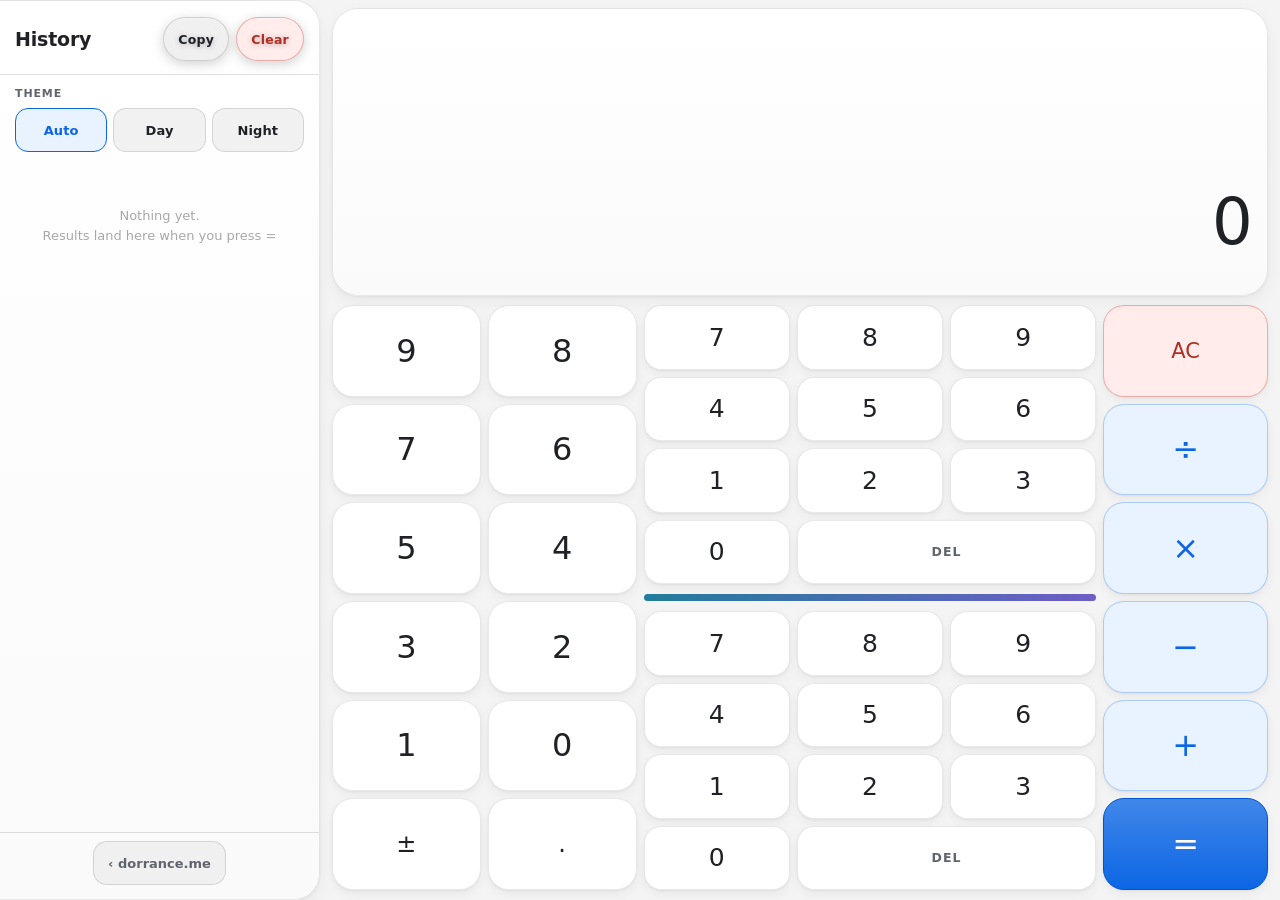
==== commit f0821543: "Calculator: label-grey history and Theme, digit-colour ± and ., no menu halo in Night Review 4, fixe" ====
--- a/calculator/index.html
+++ b/calculator/index.html
@@ -128,7 +128,7 @@
   .zone.ops button.eq{background:linear-gradient(180deg,rgba(255,255,255,.18),transparent) rgba(255,166,48,.42);border-color:rgba(255,206,140,.55);font-weight:500}
   .subpad button.del{font-size:12.5px;letter-spacing:.09em;text-transform:uppercase;font-weight:600;
                      color:rgba(255,255,255,.72)}
-  .zone.whole button.sym{font-size:21px;color:rgba(255,255,255,.72)}
+  .zone.whole button.sym{font-size:24px;font-weight:400}   /* ± and . : the digit colour, so the dot is not lost */
 
   /* ---- history panel ---- */
   .scrim{position:fixed;inset:0;z-index:8;background:rgba(6,3,16,.5);opacity:0;pointer-events:none;
@@ -228,13 +228,20 @@
   body[data-theme="night"] .bar{background:linear-gradient(90deg,#6CC3E0,#B8ACF6);box-shadow:none}
   body[data-theme="night"] .pill.danger{background:rgba(248,113,104,.16);border-color:rgba(248,113,104,.45);color:#FD9891}
   body[data-theme="night"] .toast{background:rgba(30,31,34,.97)}
+  /* the menu button: no shadow halo on the display, and a solid orange history dot */
+  body[data-theme="night"] .menu{box-shadow:none}
+  body[data-theme="night"] .dot{background:#FEA362;box-shadow:none}
   /* flat background: nothing shows through, so the blur is skipped */
   body[data-theme="night"] .glass,body[data-theme="night"] .toast,
   body[data-theme="day"] .glass,body[data-theme="day"] .toast{-webkit-backdrop-filter:none;backdrop-filter:none}
   body[data-theme="night"] .zone.whole button:active,body[data-theme="night"] .subpad button:active{background:#2B2D31;filter:none}
-  body[data-theme="night"] .subpad button.del,body[data-theme="night"] .zone.whole button.sym{color:#A0A3A9}
+  body[data-theme="night"] .subpad button.del{color:#A0A3A9}
   body[data-theme="night"] .seg button.sel{background:#1C2B41;
     border-color:#579DFF;color:#85B8FF}
+
+  /* Day and Night: past expressions, the Theme label and the second answer line in the label grey (the site's
+     --muted), not the fainter grey, so they read as clearly as the answers beside them */
+  body[data-theme] .rexpr,body[data-theme] .plabel,body[data-theme] .alt{color:var(--dim)}
 
   /* ============ DAY (light) ============ */
   body[data-theme="day"]{background:#F4F4F5;
@@ -255,8 +262,7 @@
     box-shadow:0 1px 3px rgba(0,0,0,.06),0 4px 12px rgba(0,0,0,.05);text-shadow:none;
     backdrop-filter:none;-webkit-backdrop-filter:none}
   body[data-theme="day"] .bar{background:linear-gradient(90deg,#227D9B,#6E5DC6);box-shadow:none}
-  body[data-theme="day"] .subpad button.del,
-  body[data-theme="day"] .zone.whole button.sym{color:#60646C}
+  body[data-theme="day"] .subpad button.del{color:#60646C}
   body[data-theme="day"] .zone.ops button{background:#E9F2FF;
     border-color:rgba(12,102,228,.28);color:#0C66E4}
   body[data-theme="day"] .zone.ops button.clear{background:#FFECEB;
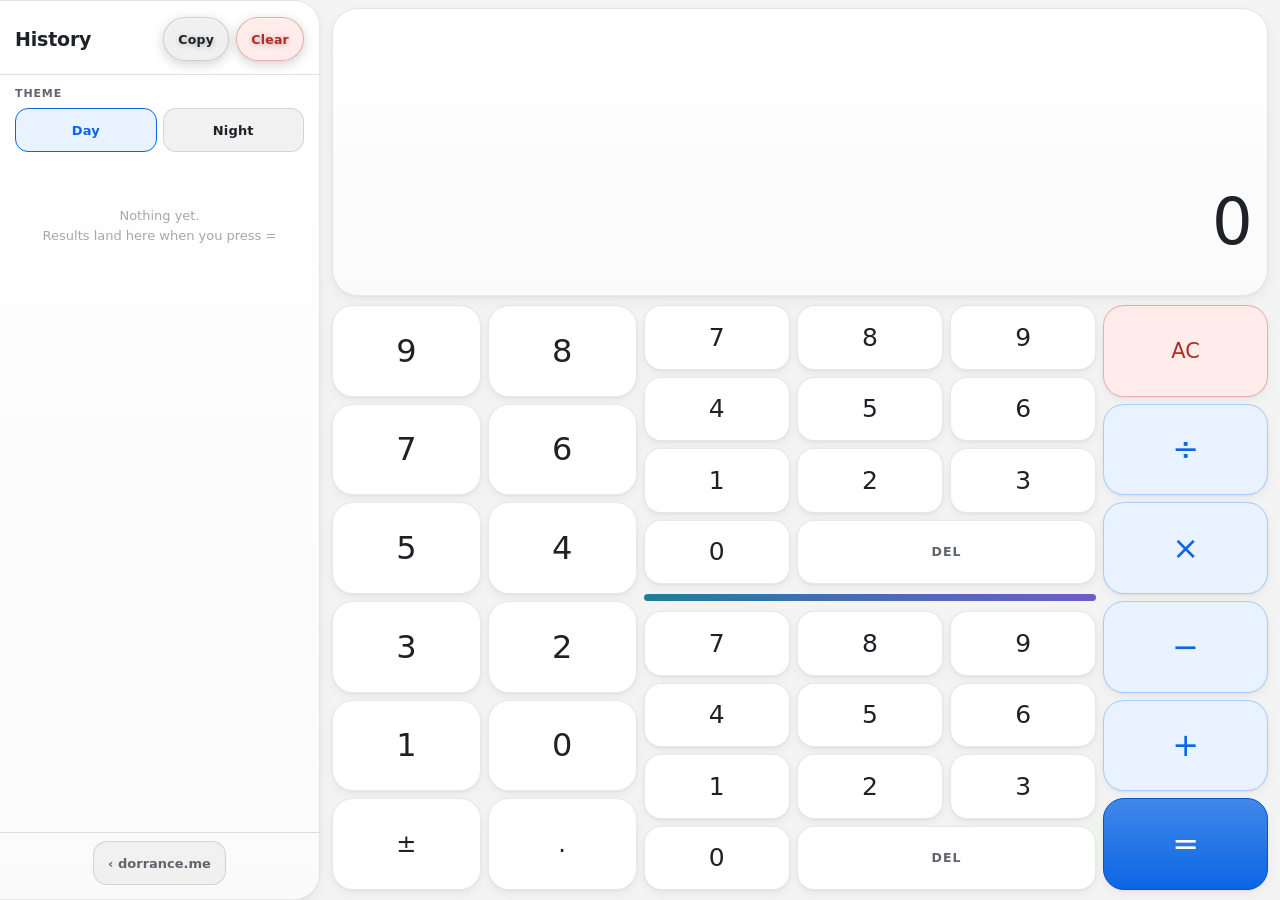
==== commit 3dafa407: "Home and apps: Day/Night pickers, Aurora as the found Night Every theme picker drops Auto: it stays " ====
--- a/calculator/index.html
+++ b/calculator/index.html
@@ -147,6 +147,15 @@
     .panel{transform:none;visibility:visible;width:min(320px,34vw);transition:none}
     .scrim,#menuBtn{display:none}
     #app{margin-left:min(320px,34vw)}
+  }
+  /* the open phone sideways (601 high, less with Safari's tab bar showing): a slimmer display and the keypad takes the rest,
+     so the fraction keys stay at least 44 px */
+  @media (orientation:landscape) and (min-width:800px) and (min-height:501px) and (max-height:700px){
+    #app{--gap:6px}
+    .display{flex:0 0 auto;padding:10px 16px 9px;margin-bottom:6px}
+    .value{font-size:52px;margin-top:4px}
+    .alt{margin-top:6px}
+    .pad{flex:1 1 0;height:auto}
   }
   /* short upright screens (closed Duo 588, split 579): a little less around the display so every key stays 44 px high */
   @media (orientation:portrait) and (max-height:600px){ .display{padding:12px 16px 11px;margin-bottom:7px} .pad{height:424px} }
@@ -309,7 +318,6 @@
   <div class="ptheme">
     <div class="plabel" id="themeLabel" data-theme-label>Theme</div>
     <div class="seg" id="themeSeg" role="group" aria-label="Theme">
-      <button data-t="auto">Auto</button>
       <button data-t="day">Day</button>
       <button data-t="night">Night</button>
       <button data-t="aurora" hidden>Aurora</button>
@@ -587,7 +595,7 @@
   }catch(e){}
 
   // t = auto | day | night | aurora; Auto follows the device's light/dark setting.
-  // Aurora is secret: the picker shows Auto, Day and Night. Five taps on the "Theme" label
+  // Aurora is secret: the picker shows Day and Night (with nothing picked, it follows the phone). Five taps on the "Theme" label
   // within 2 seconds turn Aurora on, and its button shows, selected, until another theme is picked.
   function setTheme(t){
     themePref=t;
@@ -595,8 +603,9 @@
     if(mode==="aurora") delete document.body.dataset.theme;
     else document.body.dataset.theme=mode;
     themeMetas.forEach(function(m){ m.setAttribute("content",t==="auto"?(m.media.indexOf("dark")>-1?THEME_BG.night:THEME_BG.day):(THEME_BG[mode]||THEME_BG.aurora)); });
+    var sel=t==="auto"?mode:t;   /* Auto is the default, not a button: the picker shows what the phone is on */
     themeSeg.querySelectorAll("button").forEach(function(b){
-      b.classList.toggle("sel",b.dataset.t===t);
+      b.classList.toggle("sel",b.dataset.t===sel);
       if(b.dataset.t==="aurora") b.hidden=t!=="aurora";
     });
     try{ localStorage.setItem("theme",TO_SHARED[t]||t); }catch(e){}
